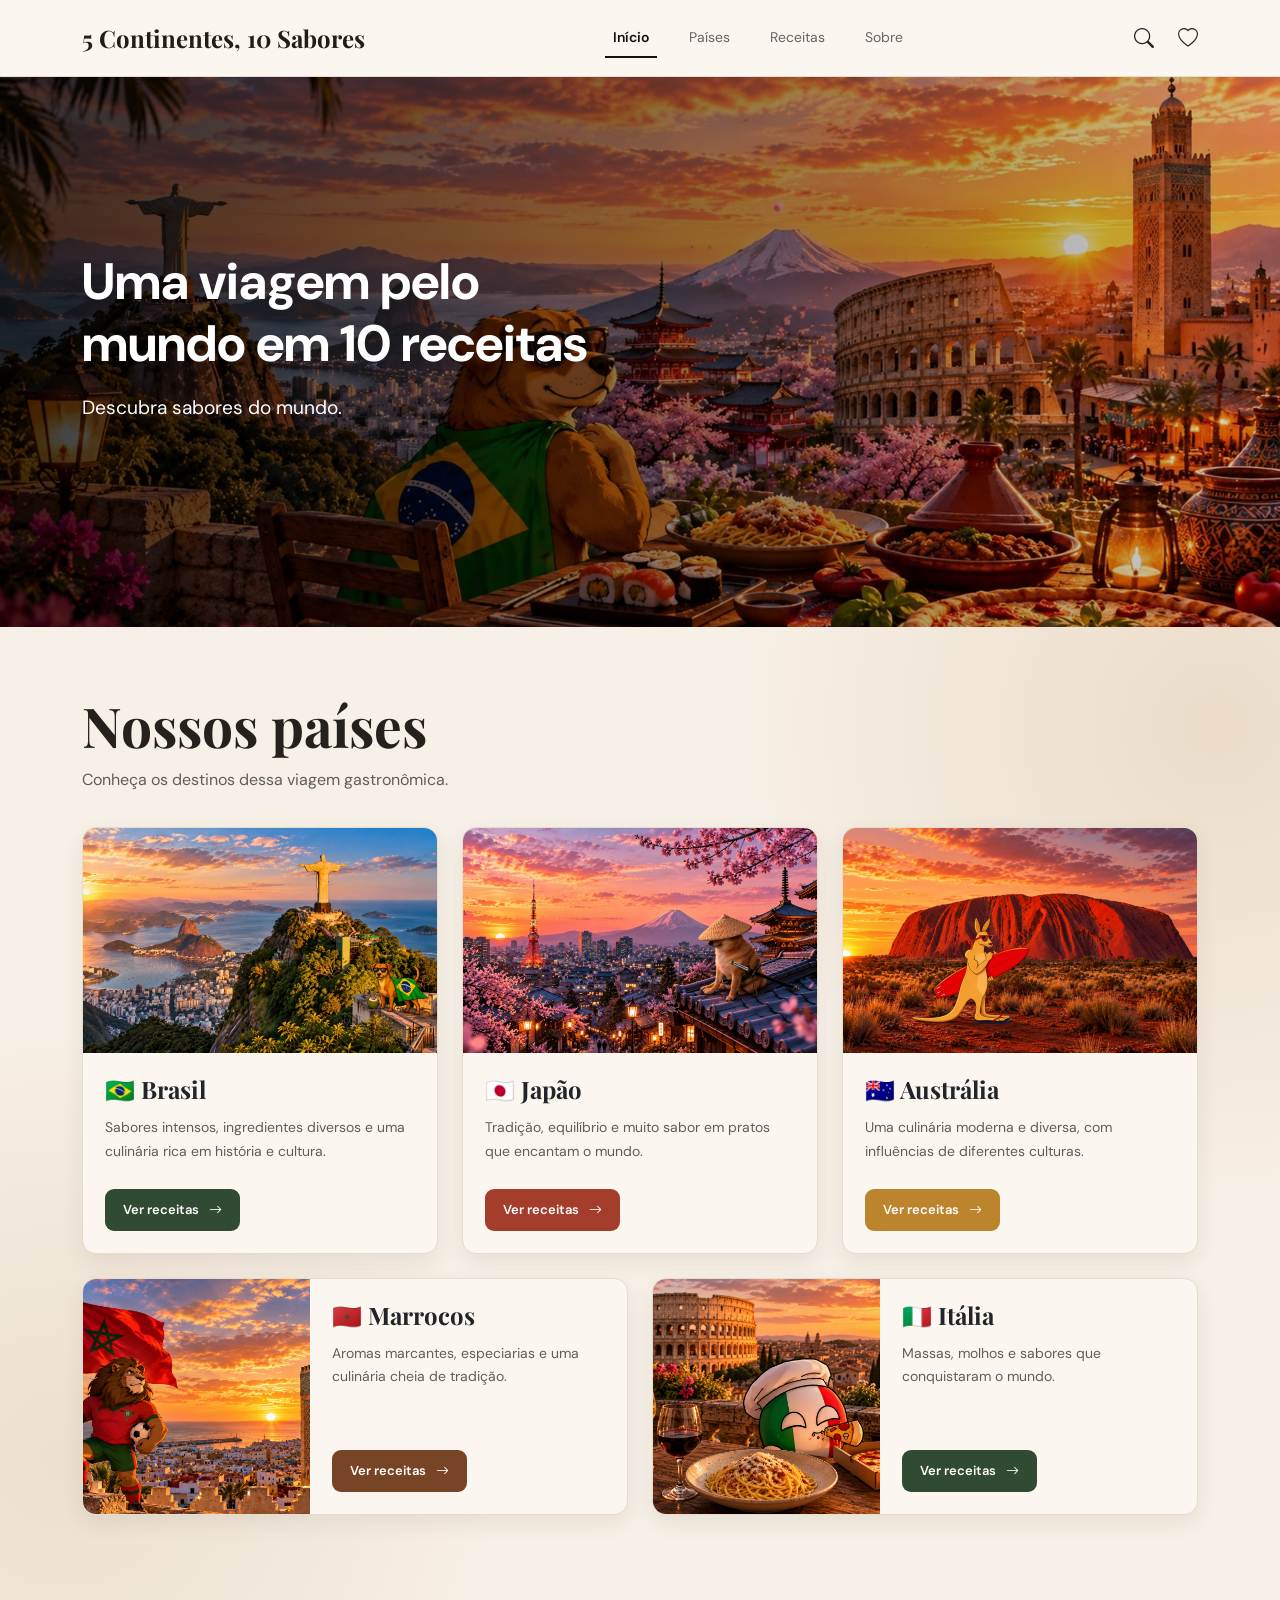
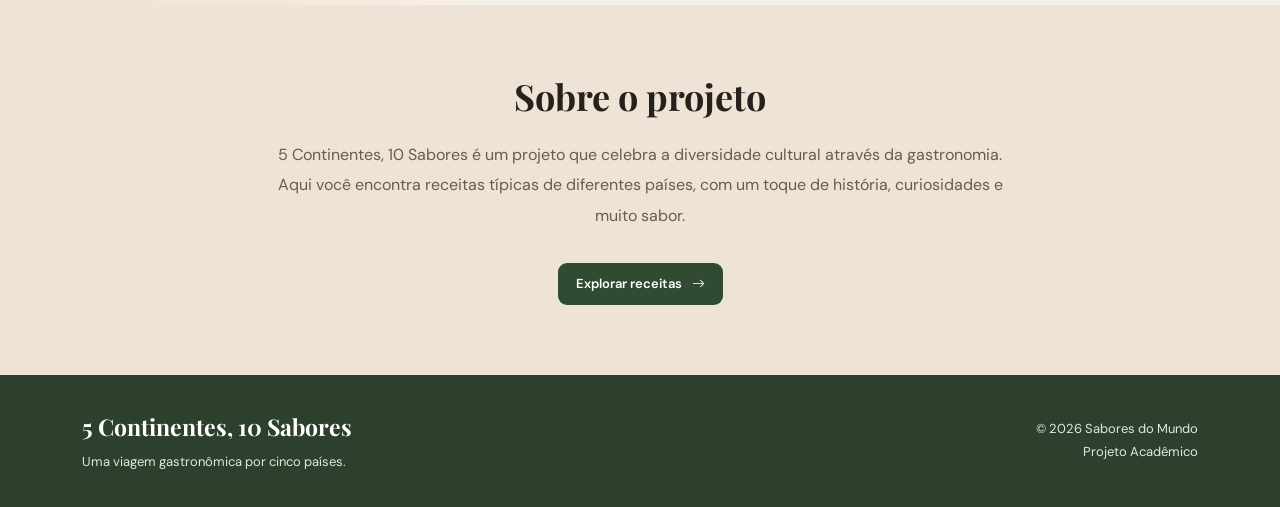
==== index.html @ d0ee4ba9 "Atualizacao do layout e navegacao do site" ====
<!DOCTYPE html>
<html lang="pt-BR">

<head>
    <meta charset="UTF-8">
    <meta name="viewport" content="width=device-width, initial-scale=1.0">

    <meta name="description" content="Conheça os sabores do Brasil, Japão, Austrália, Marrocos e Itália.">

    <title>5 Continentes, 10 Sabores</title>

    <!-- Bootstrap 5 -->
    <link href="https://cdn.jsdelivr.net/npm/bootstrap@5.3.3/dist/css/bootstrap.min.css" rel="stylesheet">

    <!-- Ícones Bootstrap -->
    <link href="https://cdn.jsdelivr.net/npm/bootstrap-icons@1.11.3/font/bootstrap-icons.css" rel="stylesheet">

    <!-- CSS da página inicial -->
    <link rel="stylesheet" href="home.css">
</head>

<body>

    <!-- ========================================
         MENU DE NAVEGAÇÃO
    ========================================= -->

    <header>
        <nav class="navbar navbar-expand-lg menu-principal">
            <div class="container">

                <!-- LOGO -->
                <a class="navbar-brand marca" href="index.html">
                    <span class="marca-titulo">5</span> Continentes, 10 Sabores
                </a>

                <!-- MENU MOBILE -->
                <button class="navbar-toggler" type="button" data-bs-toggle="collapse" data-bs-target="#menuPrincipal"
                    aria-controls="menuPrincipal" aria-expanded="false" aria-label="Abrir menu">

                    <span class="navbar-toggler-icon"></span>
                </button>

                <!-- LINKS -->
                <div class="collapse navbar-collapse" id="menuPrincipal">

                    <ul class="navbar-nav mx-auto gap-lg-4">

                        <li class="nav-item">
                            <a class="nav-link active" href="#inicio">
                                Início
                            </a>
                        </li>

                        <li class="nav-item">
                            <a class="nav-link" href="#paises">
                                Países
                            </a>
                        </li>

                        <li class="nav-item">
                            <a class="nav-link" href="receitas.html">
                                Receitas
                            </a>
                        </li>

                        <li class="nav-item">
                            <a class="nav-link" href="#sobre">
                                Sobre
                            </a>
                        </li>

                    </ul>

                    <!-- ÍCONES -->
                    <div class="icones-menu d-flex gap-4">

                        <a href="receitas.html" aria-label="Pesquisar receitas" title="Explorar receitas">

                            <i class="bi bi-search"></i>
                        </a>

                        <a href="receitas.html" aria-label="Ver receitas" title="Ver receitas">

                            <i class="bi bi-heart"></i>
                        </a>

                    </div>

                </div>

            </div>
        </nav>
    </header>


    <!-- ========================================
         CONTEÚDO PRINCIPAL
    ========================================= -->

    <main>

        
            <section id="inicio" class="banner-inicio">
                <div class="container">
                    <div class="conteudo-banner">
                        <h1>Uma viagem pelo mundo em 10 receitas</h1>
                        <p>Descubra sabores do mundo.</p>
                    </div>
                </div>
            </section>

    

        <!-- SEÇÃO DOS PAÍSES -->
        <section id="paises" class="secao-paises">

            <div class="container">

                <!-- TÍTULO -->
                <div class="titulo-secao">

                    <h1>Nossos países</h1>

                    <p>
                        Conheça os destinos dessa viagem gastronômica.
                    </p>

                </div>


                <!-- ========================================
                     PRIMEIRA LINHA
                     BRASIL / JAPÃO / AUSTRÁLIA
                ========================================= -->

                <div class="row g-4 mb-4">

                    <!-- BRASIL -->
                    <div class="col-12 col-md-6 col-lg-4">

                        <article class="card pais-card h-100">

                            <img src="img/paises/BrasilHome.jpg" class="card-img-top"
                                alt="Paisagem do Brasil com mascote brasileiro" loading="lazy">

                            <div class="card-body">

                                <h2 class="pais-nome">
                                    🇧🇷 Brasil
                                </h2>

                                <p class="pais-descricao">
                                    Sabores intensos, ingredientes diversos
                                    e uma culinária rica em história e cultura.
                                </p>

                                <a href="receitas.html#brasil" class="btn btn-pais btn-brasil">

                                    Ver receitas
                                    <i class="bi bi-arrow-right"></i>

                                </a>

                            </div>

                        </article>

                    </div>


                    <!-- JAPÃO -->
                    <div class="col-12 col-md-6 col-lg-4">

                        <article class="card pais-card h-100">

                            <img src="img/paises/JapãoHome.jpg" class="card-img-top"
                                alt="Paisagem do Japão com mascote japonês" loading="lazy">

                            <div class="card-body">

                                <h2 class="pais-nome">
                                    🇯🇵 Japão
                                </h2>

                                <p class="pais-descricao">
                                    Tradição, equilíbrio e muito sabor
                                    em pratos que encantam o mundo.
                                </p>

                                <a href="receitas.html" class="btn btn-pais btn-japao">

                                    Ver receitas
                                    <i class="bi bi-arrow-right"></i>

                                </a>

                            </div>

                        </article>

                    </div>


                    <!-- AUSTRÁLIA -->
                    <div class="col-12 col-md-6 col-lg-4">

                        <article class="card pais-card h-100">

                            <img src="img/paises/AustraliaHome.jpg" class="card-img-top"
                                alt="Paisagem australiana com mascote canguru" loading="lazy">

                            <div class="card-body">

                                <h2 class="pais-nome">
                                    🇦🇺 Austrália
                                </h2>

                                <p class="pais-descricao">
                                    Uma culinária moderna e diversa,
                                    com influências de diferentes culturas.
                                </p>

                                <a href="receitas.html" class="btn btn-pais btn-australia">

                                    Ver receitas
                                    <i class="bi bi-arrow-right"></i>

                                </a>

                            </div>

                        </article>

                    </div>

                </div>


                <!-- ========================================
                     SEGUNDA LINHA
                     MARROCOS / ITÁLIA
                ========================================= -->

                <div class="row g-4">

                    <!-- MARROCOS -->
                    <div class="col-12 col-lg-6">

                        <article class="card pais-card pais-horizontal h-100">

                            <div class="row g-0 h-100">

                                <div class="col-sm-5">

                                    <img src="img/paises/MarrocosHome.jpg" class="foto-horizontal"
                                        alt="Paisagem do Marrocos com mascote leão" loading="lazy">

                                </div>

                                <div class="col-sm-7">

                                    <div class="card-body">

                                        <h2 class="pais-nome">
                                            🇲🇦 Marrocos
                                        </h2>

                                        <p class="pais-descricao">
                                            Aromas marcantes, especiarias
                                            e uma culinária cheia de tradição.
                                        </p>

                                        <a href="receitas.html" class="btn btn-pais btn-marrocos">

                                            Ver receitas
                                            <i class="bi bi-arrow-right"></i>

                                        </a>

                                    </div>

                                </div>

                            </div>

                        </article>

                    </div>


                    <!-- ITÁLIA -->
                    <div class="col-12 col-lg-6">

                        <article class="card pais-card pais-horizontal h-100">

                            <div class="row g-0 h-100">

                                <div class="col-sm-5">

                                    <img src="img/paises/ItaliaHome.jpg" class="foto-horizontal"
                                        alt="Paisagem da Itália com mascote italiano" loading="lazy">

                                </div>

                                <div class="col-sm-7">

                                    <div class="card-body">

                                        <h2 class="pais-nome">
                                            🇮🇹 Itália
                                        </h2>

                                        <p class="pais-descricao">
                                            Massas, molhos e sabores
                                            que conquistaram o mundo.
                                        </p>

                                        <a href="receitas.html" class="btn btn-pais btn-italia">

                                            Ver receitas
                                            <i class="bi bi-arrow-right"></i>

                                        </a>

                                    </div>

                                </div>

                            </div>

                        </article>

                    </div>

                </div>

            </div>

        </section>


        <!-- ========================================
             SOBRE O PROJETO
        ========================================= -->

        <section id="sobre" class="secao-sobre">

            <div class="container">

                <div class="row justify-content-center">

                    <div class="col-lg-8 text-center">

                        <h2>Sobre o projeto</h2>

                        <p>
                            5 Continentes, 10 Sabores é um projeto que celebra
                            a diversidade cultural através da gastronomia.
                            Aqui você encontra receitas típicas de
                            diferentes países, com um toque de história,
                            curiosidades e muito sabor.
                        </p>

                        <a href="receitas.html" class="btn btn-pais btn-brasil mt-3">

                            Explorar receitas
                            <i class="bi bi-arrow-right"></i>

                        </a>

                    </div>

                </div>

            </div>

        </section>

    </main>


    <!-- ========================================
         RODAPÉ
    ========================================= -->

    <footer class="rodape">

        <div class="container">

            <div class="row align-items-center gy-3">

                <div class="col-md-6 text-center text-md-start">

                    <span class="marca-rodape">
                        5 Continentes, 10 Sabores
                    </span>

                    <p class="mb-0 mt-2">
                        Uma viagem gastronômica por cinco países.
                    </p>

                </div>

                <div class="col-md-6 text-center text-md-end">

                    <p class="mb-0">
                        © 2026 Sabores do Mundo
                    </p>

                    <small>Projeto Acadêmico</small>

                </div>

            </div>

        </div>

    </footer>


    <!-- JavaScript Bootstrap -->
    <script src="https://cdn.jsdelivr.net/npm/bootstrap@5.3.3/dist/js/bootstrap.bundle.min.js">
    </script>

    <script src="script.js"></script>

</body>

</html>
---- home.css ----
@import url('https://fonts.googleapis.com/css2?family=DM+Sans:wght@400;500;600;700&family=Playfair+Display:wght@400;500;600;700&display=swap');

:root {
    --fundo: #f7f0e6;
    --cartao: #fbf7f0;
    --texto: #25221e;
    --texto-secundario: #655d53;
    --verde: #304b32;
    --vermelho: #a53d2c;
    --dourado: #bc852d;
    --marrom: #784426;
}

* {
    box-sizing: border-box;
}

html {
    scroll-behavior: smooth;
}

body {
    margin: 0;
    background-color: var(--fundo);
    color: var(--texto);
    font-family: 'DM Sans', sans-serif;
}

/* MENU */

.menu-principal {
    background-color: #fbf7f0;
    border-bottom: 1px solid #e6dcd0;
    padding: 15px 0;
}

.marca {
    font-family: 'Playfair Display', serif;
    font-size: 24px;
    font-weight: 700;
    color: #211d19;
}

.marca:hover {
    color: var(--verde);
}

.nav-link {
    font-size: 14px;
    color: #302b25;
}

.nav-link:hover {
    color: var(--verde);
}

.nav-link.active {
    font-weight: 700;
    border-bottom: 2px solid var(--verde);
}

.icones-menu a {
    color: #28231e;
    font-size: 20px;
    text-decoration: none;
}

.icones-menu a:hover {
    color: var(--verde);
}

/* SEÇÃO DOS PAÍSES */

.secao-paises {
    padding: 65px 0 90px;

    background:
        radial-gradient(
            circle at 95% 10%,
            rgba(220, 196, 166, 0.45),
            transparent 32%
        ),
        radial-gradient(
            circle at 5% 85%,
            rgba(224, 207, 183, 0.5),
            transparent 30%
        ),
        var(--fundo);
}

.titulo-secao {
    margin-bottom: 35px;
}

.titulo-secao h1 {
    font-family: 'Playfair Display', serif;
    font-size: clamp(36px, 5vw, 55px);
    font-weight: 700;
    margin-bottom: 10px;
}

.titulo-secao p {
    font-size: 16px;
    color: var(--texto-secundario);
}

/* CARDS */

.pais-card {
    background-color: var(--cartao);
    border: 1px solid #e5dcd0;
    border-radius: 14px;
    overflow: hidden;

    box-shadow: 0 8px 22px rgba(50, 38, 23, 0.08);

    transition:
        transform 0.3s ease,
        box-shadow 0.3s ease;
}

.pais-card:hover {
    transform: translateY(-6px);
    box-shadow: 0 14px 30px rgba(50, 38, 23, 0.16);
}

/* IMAGENS */

.pais-card .card-img-top {
    width: 100%;
    height: 225px;
    object-fit: cover;
    object-position: center;
}

/* CONTEÚDO */

.pais-card .card-body {
    padding: 22px;

    display: flex;
    flex-direction: column;
    align-items: flex-start;
}

.pais-nome {
    font-family: 'Playfair Display', serif;
    font-size: 24px;
    font-weight: 700;
    margin-bottom: 12px;
}

.pais-descricao {
    font-size: 14px;
    line-height: 1.7;
    color: var(--texto-secundario);
    flex-grow: 1;
}

/* BOTÕES */

.btn-pais {
    color: #fff;
    border: none;
    border-radius: 9px;
    padding: 11px 18px;
    font-size: 13px;
    font-weight: 600;
    margin-top: 10px;

    transition:
        transform 0.2s ease,
        filter 0.2s ease;
}

.btn-pais:hover {
    color: #fff;
    filter: brightness(1.12);
    transform: translateY(-2px);
}

.btn-pais i {
    margin-left: 7px;
}

.btn-brasil,
.btn-italia {
    background-color: var(--verde);
}

.btn-japao {
    background-color: var(--vermelho);
}

.btn-australia {
    background-color: var(--dourado);
}

.btn-marrocos {
    background-color: var(--marrom);
}

/* CARDS HORIZONTAIS */

.pais-horizontal .foto-horizontal {
    display: block;
    width: 100%;
    height: 100%;
    min-height: 235px;
    object-fit: cover;
    object-position: center;
}

.pais-horizontal .card-body {
    height: 100%;
    justify-content: center;
}

/* SOBRE */

.secao-sobre {
    padding: 70px 0;
    background-color: #eee3d4;
}

.secao-sobre h2 {
    font-family: 'Playfair Display', serif;
    font-size: 36px;
    font-weight: 700;
    margin-bottom: 22px;
}

.secao-sobre p {
    font-size: 16px;
    line-height: 1.9;
    color: var(--texto-secundario);
}

/* RODAPÉ */

.rodape {
    background-color: #2d402e;
    color: #fff;
    padding: 35px 0;
}

.marca-rodape {
    font-family: 'Playfair Display', serif;
    font-size: 23px;
    font-weight: 700;
}

.rodape p,
.rodape small {
    color: #e1e8de;
    font-size: 13px;
}

/* TABLET */

@media (max-width: 991px) {
    .secao-paises {
        padding: 45px 0 65px;
    }

    .icones-menu {
        padding: 15px 0;
    }
}

/* CELULAR */

@media (max-width: 575px) {
    .marca {
        font-size: 21px;
    }

    .titulo-secao h1 {
        font-size: 37px;
    }

    .titulo-secao p {
        font-size: 14px;
    }

    .pais-card .card-img-top {
        height: 215px;
    }

    .pais-horizontal .foto-horizontal {
        height: 220px;
        min-height: 0;
    }

    .pais-card .card-body {
        padding: 20px;
    }

    .secao-sobre {
        padding: 50px 0;
    }
}

/* Alinhamento do número 5 */
.numero-titulo {
    display: inline-block;
    position: relative;
    top: -5px;
}

.banner-inicio {
    min-height: 550px;
    background-image:
        linear-gradient(
            90deg,
            rgba(0, 0, 0, 0.75),
            rgba(0, 0, 0, 0.15)
        ),
        url("img/banner/BannerSite.jpeg");

    background-size: cover;
    background-position: center;
    display: flex;
    align-items: center;
    color: white;
}

.conteudo-banner {
    max-width: 550px;
    padding: 70px 0;
}

.conteudo-banner h1 {
    font-size: clamp(2rem, 4vw, 3.5rem);
    font-weight: bold;
    margin-bottom: 20px;
}

.conteudo-banner p {
    font-size: 1.2rem;
    margin-bottom: 30px;
}

@media (max-width: 768px) {
    .banner-inicio {
        min-height: 450px;
        background-position: 45% center;
    }

    .conteudo-banner {
        padding: 50px 15px;
    }
}

/* Destaque da opção ativa no menu */

.menu-principal .nav-link {
    color: #666;
    border-bottom: 2px solid transparent;
}

.menu-principal .nav-link.active {
    color: #111;
    font-weight: 600;
    border-bottom: 2px solid #111;
}
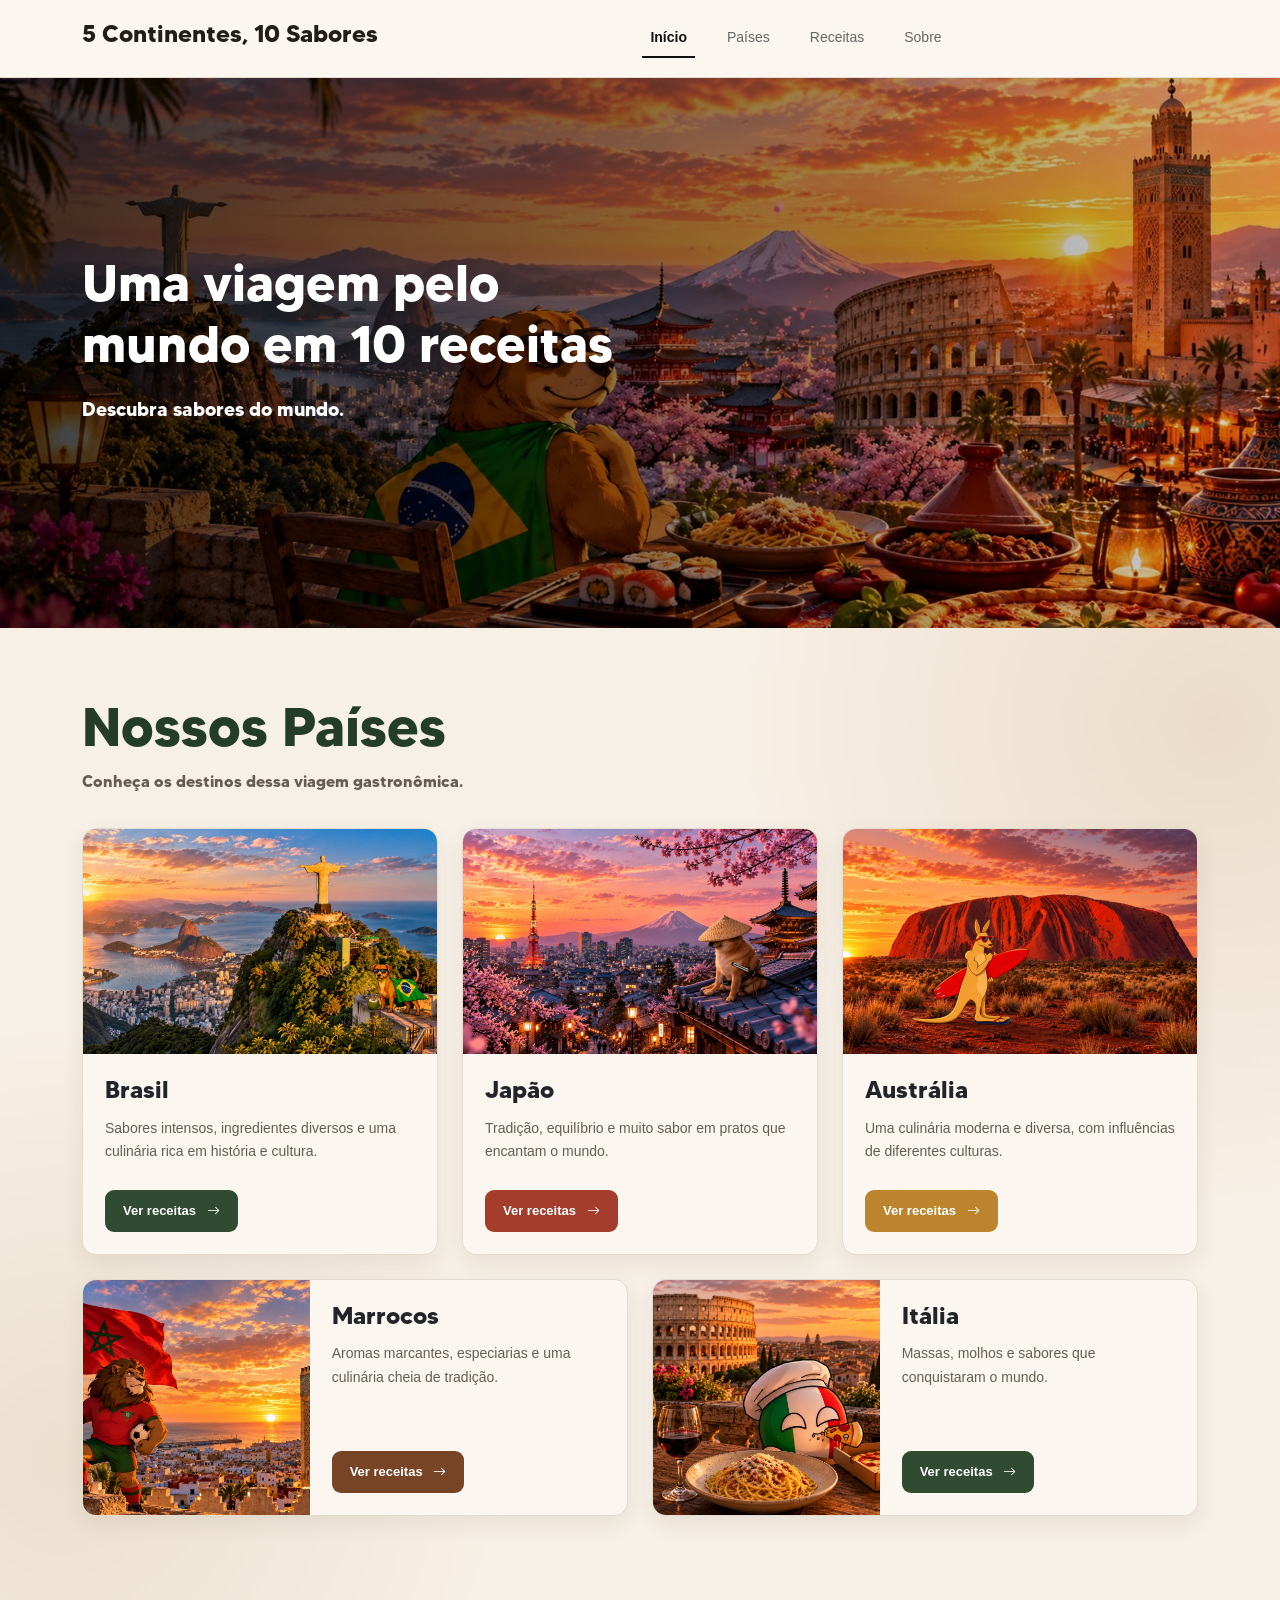
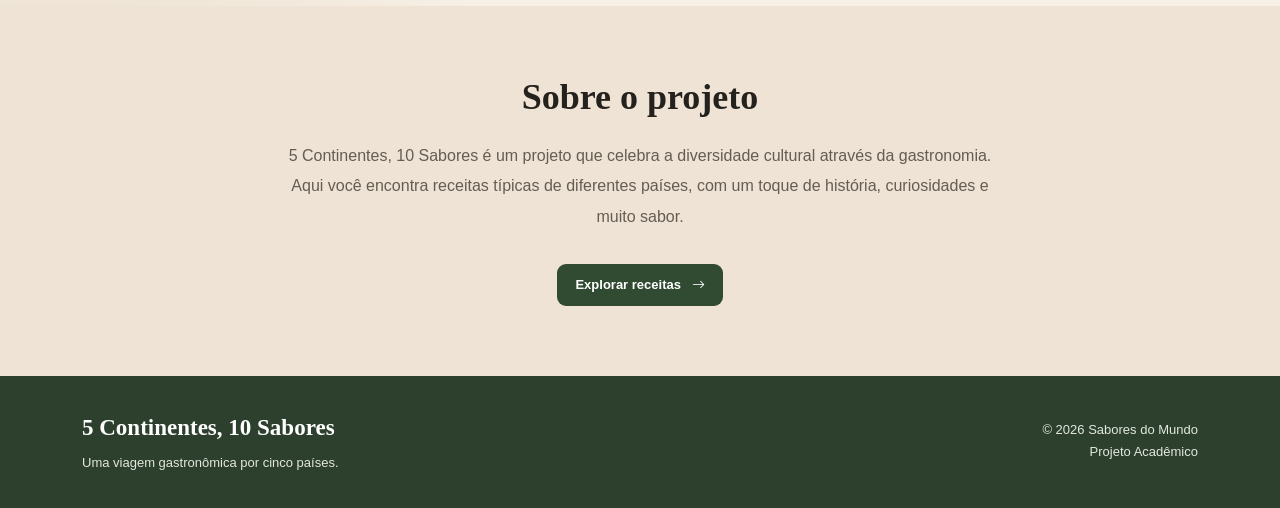
==== commit 8225b3ad: "Nova versão 0.2" ====
--- a/index.html
+++ b/index.html
@@ -21,9 +21,7 @@
 
 <body>
 
-    <!-- ========================================
-         MENU DE NAVEGAÇÃO
-    ========================================= -->
+    <!-- MENU DE NAVEGAÇÃO-->
 
     <header>
         <nav class="navbar navbar-expand-lg menu-principal">
@@ -31,7 +29,7 @@
 
                 <!-- LOGO -->
                 <a class="navbar-brand marca" href="index.html">
-                    <span class="marca-titulo">5</span> Continentes, 10 Sabores
+                    <h4 class="marca-titulo" style="font-family: 'Tommy';">5 Continentes, 10 Sabores</h4>
                 </a>
 
                 <!-- MENU MOBILE -->
@@ -45,72 +43,47 @@
                 <div class="collapse navbar-collapse" id="menuPrincipal">
 
                     <ul class="navbar-nav mx-auto gap-lg-4">
-
                         <li class="nav-item">
                             <a class="nav-link active" href="#inicio">
                                 Início
                             </a>
                         </li>
-
                         <li class="nav-item">
                             <a class="nav-link" href="#paises">
                                 Países
                             </a>
                         </li>
-
                         <li class="nav-item">
                             <a class="nav-link" href="receitas.html">
                                 Receitas
                             </a>
                         </li>
-
                         <li class="nav-item">
                             <a class="nav-link" href="#sobre">
                                 Sobre
                             </a>
                         </li>
-
                     </ul>
-
-                    <!-- ÍCONES -->
-                    <div class="icones-menu d-flex gap-4">
-
-                        <a href="receitas.html" aria-label="Pesquisar receitas" title="Explorar receitas">
-
-                            <i class="bi bi-search"></i>
-                        </a>
-
-                        <a href="receitas.html" aria-label="Ver receitas" title="Ver receitas">
-
-                            <i class="bi bi-heart"></i>
-                        </a>
-
-                    </div>
-
-                </div>
-
+                </div>
             </div>
         </nav>
     </header>
 
-
-    <!-- ========================================
-         CONTEÚDO PRINCIPAL
-    ========================================= -->
+         <!--CONTEÚDO PRINCIPAL-->
 
     <main>
 
-        
-            <section id="inicio" class="banner-inicio">
-                <div class="container">
-                    <div class="conteudo-banner">
-                        <h1>Uma viagem pelo mundo em 10 receitas</h1>
-                        <p>Descubra sabores do mundo.</p>
-                    </div>
-                </div>
-            </section>
-
-    
+
+        <section id="inicio" class="banner-inicio">
+            <div class="container">
+                <div class="conteudo-banner">
+                    <h1>Uma viagem pelo mundo em 10 receitas</h1>
+                    <p>Descubra sabores do mundo.</p>
+                </div>
+            </div>
+        </section>
+
+
 
         <!-- SEÇÃO DOS PAÍSES -->
         <section id="paises" class="secao-paises">
@@ -120,19 +93,18 @@
                 <!-- TÍTULO -->
                 <div class="titulo-secao">
 
-                    <h1>Nossos países</h1>
-
-                    <p>
+                    <h1 style="font-family: 'Tommy';">
+                        Nossos Países
+                    </h1>
+                    
+                    <p style="font-family: 'Tommy';">
                         Conheça os destinos dessa viagem gastronômica.
                     </p>
 
                 </div>
 
 
-                <!-- ========================================
-                     PRIMEIRA LINHA
-                     BRASIL / JAPÃO / AUSTRÁLIA
-                ========================================= -->
+                <!-- PRIMEIRA LINHA BRASIL / JAPÃO / AUSTRÁLIA -->
 
                 <div class="row g-4 mb-4">
 
@@ -146,8 +118,8 @@
 
                             <div class="card-body">
 
-                                <h2 class="pais-nome">
-                                    🇧🇷 Brasil
+                                <h2 class="pais-nome" style="font-family: 'Tommy';">
+                                    Brasil
                                 </h2>
 
                                 <p class="pais-descricao">
@@ -179,8 +151,8 @@
 
                             <div class="card-body">
 
-                                <h2 class="pais-nome">
-                                    🇯🇵 Japão
+                                <h2 class="pais-nome" style="font-family: 'Tommy';">
+                                    Japão
                                 </h2>
 
                                 <p class="pais-descricao">
@@ -212,8 +184,8 @@
 
                             <div class="card-body">
 
-                                <h2 class="pais-nome">
-                                    🇦🇺 Austrália
+                                <h2 class="pais-nome" style="font-family: 'Tommy';">
+                                    Austrália
                                 </h2>
 
                                 <p class="pais-descricao">
@@ -237,10 +209,7 @@
                 </div>
 
 
-                <!-- ========================================
-                     SEGUNDA LINHA
-                     MARROCOS / ITÁLIA
-                ========================================= -->
+             <!--SEGUNDA LINHA MARROCOS / ITÁLIA -->
 
                 <div class="row g-4">
 
@@ -262,8 +231,8 @@
 
                                     <div class="card-body">
 
-                                        <h2 class="pais-nome">
-                                            🇲🇦 Marrocos
+                                        <h2 class="pais-nome" style="font-family: 'Tommy';">
+                                            Marrocos
                                         </h2>
 
                                         <p class="pais-descricao">
@@ -307,8 +276,8 @@
 
                                     <div class="card-body">
 
-                                        <h2 class="pais-nome">
-                                            🇮🇹 Itália
+                                        <h2 class="pais-nome" style="font-family: 'Tommy';">
+                                            Itália
                                         </h2>
 
                                         <p class="pais-descricao">
@@ -340,10 +309,8 @@
         </section>
 
 
-        <!-- ========================================
-             SOBRE O PROJETO
-        ========================================= -->
-
+        <!-- SOBRE O PROJETO -->
+        
         <section id="sobre" class="secao-sobre">
 
             <div class="container">
@@ -380,7 +347,7 @@
     </main>
 
 
-    <!-- ========================================
+    <!-- 
          RODAPÉ
     ========================================= -->
 
--- a/home.css
+++ b/home.css
@@ -1,4 +1,9 @@
-@import url('https://fonts.googleapis.com/css2?family=DM+Sans:wght@400;500;600;700&family=Playfair+Display:wght@400;500;600;700&display=swap');
+@font-face {
+    font-family: 'Tommy';
+    src: url('./MADE TOMMY Bold_PERSONAL USE.otf') format('opentype');
+    font-weight: 700;
+    font-style: normal;
+}
 
 :root {
     --fundo: #f7f0e6;
@@ -90,6 +95,7 @@
 
 .titulo-secao {
     margin-bottom: 35px;
+    color: #243D2A;
 }
 
 .titulo-secao h1 {
@@ -102,6 +108,7 @@
 .titulo-secao p {
     font-size: 16px;
     color: var(--texto-secundario);
+    
 }
 
 /* CARDS */
@@ -160,7 +167,7 @@
 /* BOTÕES */
 
 .btn-pais {
-    color: #fff;
+    color: #ffffff;
     border: none;
     border-radius: 9px;
     padding: 11px 18px;
@@ -174,7 +181,7 @@
 }
 
 .btn-pais:hover {
-    color: #fff;
+    color: #919191;
     filter: brightness(1.12);
     transform: translateY(-2px);
 }
@@ -328,6 +335,7 @@
 .conteudo-banner {
     max-width: 550px;
     padding: 70px 0;
+    font-family: 'Tommy';
 }
 
 .conteudo-banner h1 {
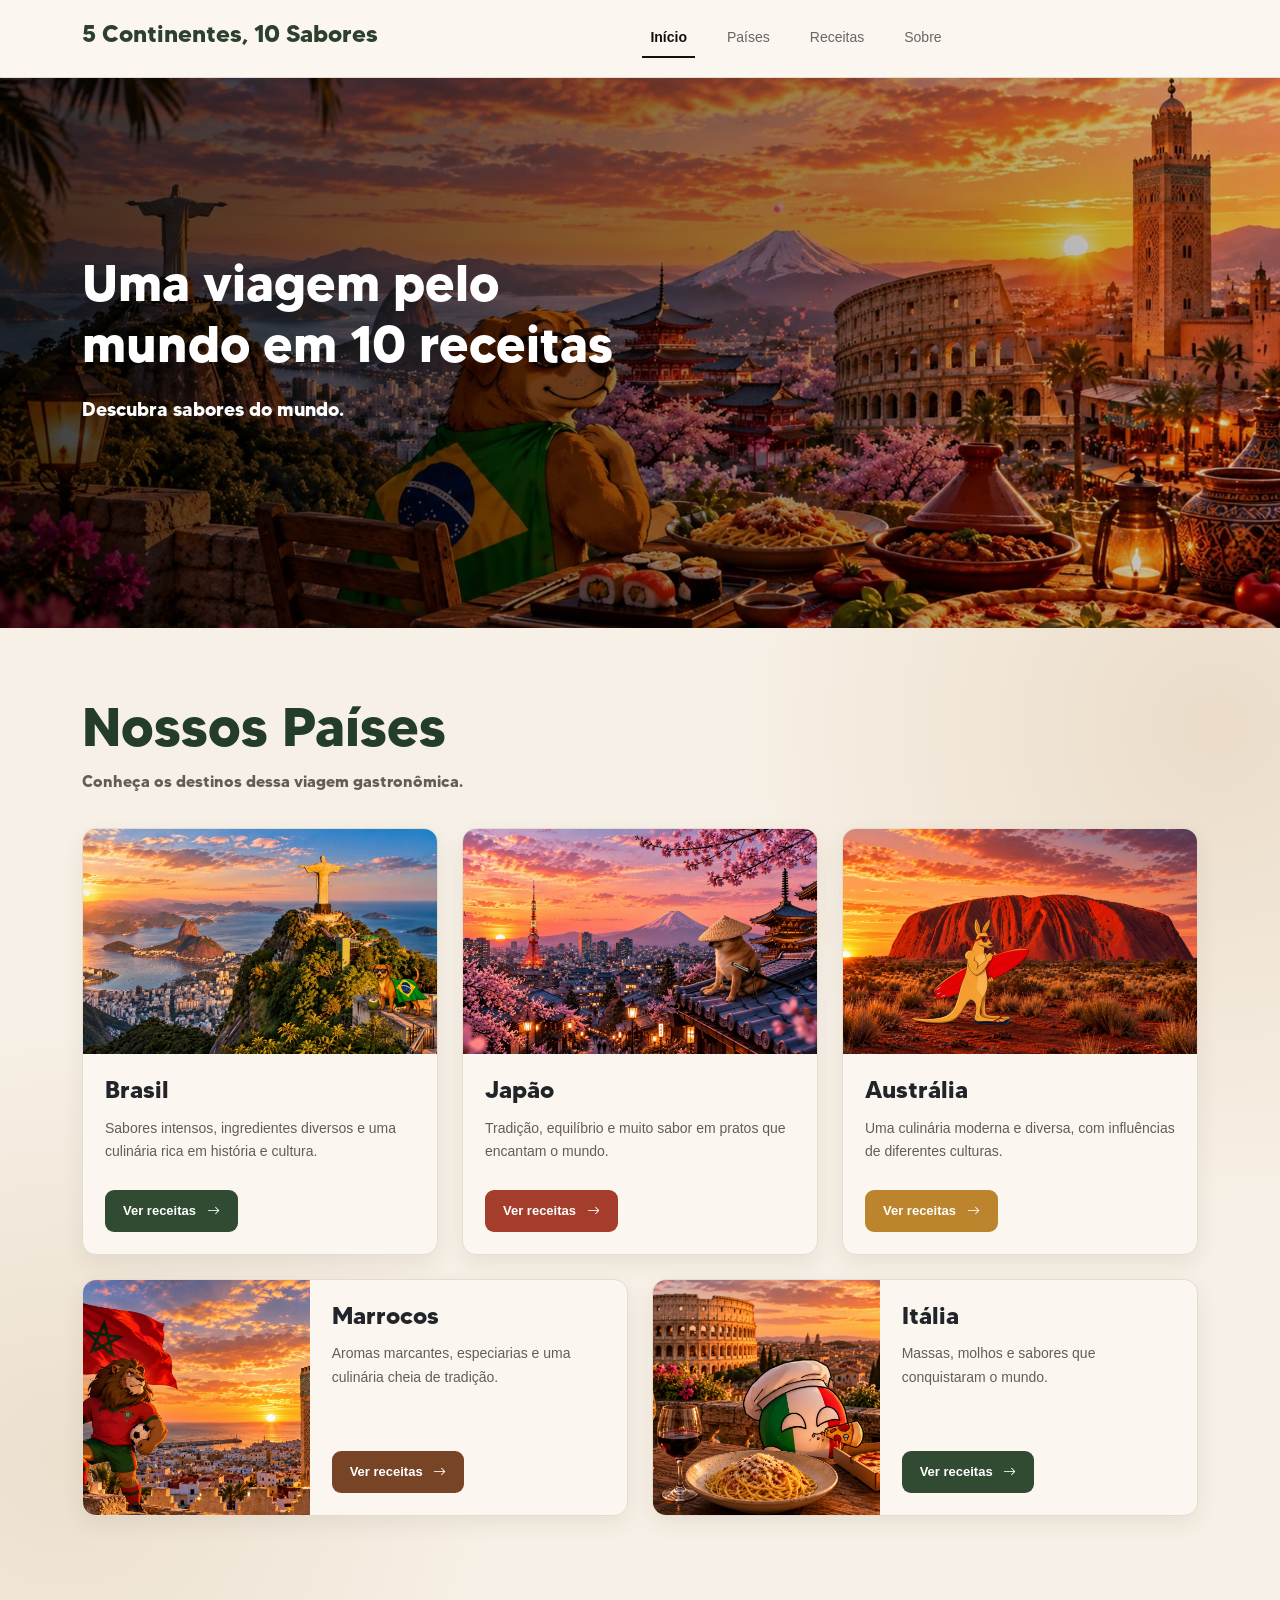
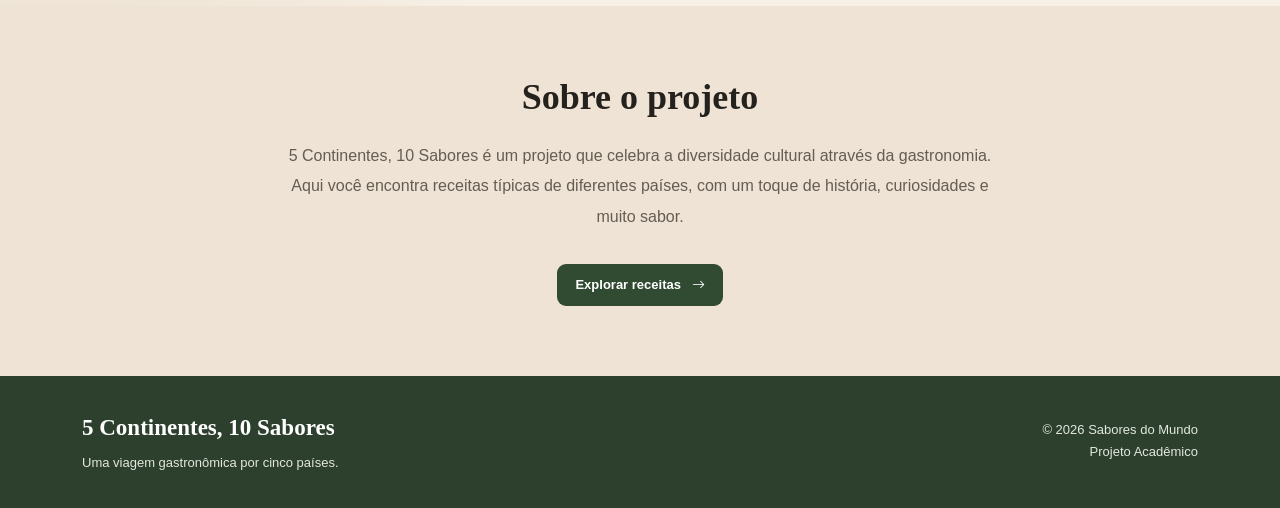
==== commit dac4d649: "Atualizando projeto" ====
--- a/index.html
+++ b/index.html
@@ -160,7 +160,7 @@
                                     em pratos que encantam o mundo.
                                 </p>
 
-                                <a href="receitas.html" class="btn btn-pais btn-japao">
+                                <a href="index2.html" class="btn btn-pais btn-japao">
 
                                     Ver receitas
                                     <i class="bi bi-arrow-right"></i>
@@ -193,7 +193,7 @@
                                     com influências de diferentes culturas.
                                 </p>
 
-                                <a href="receitas.html" class="btn btn-pais btn-australia">
+                                <a href="index3.html" class="btn btn-pais btn-australia">
 
                                     Ver receitas
                                     <i class="bi bi-arrow-right"></i>
@@ -285,7 +285,7 @@
                                             que conquistaram o mundo.
                                         </p>
 
-                                        <a href="receitas.html" class="btn btn-pais btn-italia">
+                                        <a href="index4.html" class="btn btn-pais btn-italia">
 
                                             Ver receitas
                                             <i class="bi bi-arrow-right"></i>
--- a/home.css
+++ b/home.css
@@ -43,11 +43,11 @@
     font-family: 'Playfair Display', serif;
     font-size: 24px;
     font-weight: 700;
-    color: #211d19;
+    color: #2d402e;
 }
 
 .marca:hover {
-    color: var(--verde);
+    color: var(--dourado);
 }
 
 .nav-link {
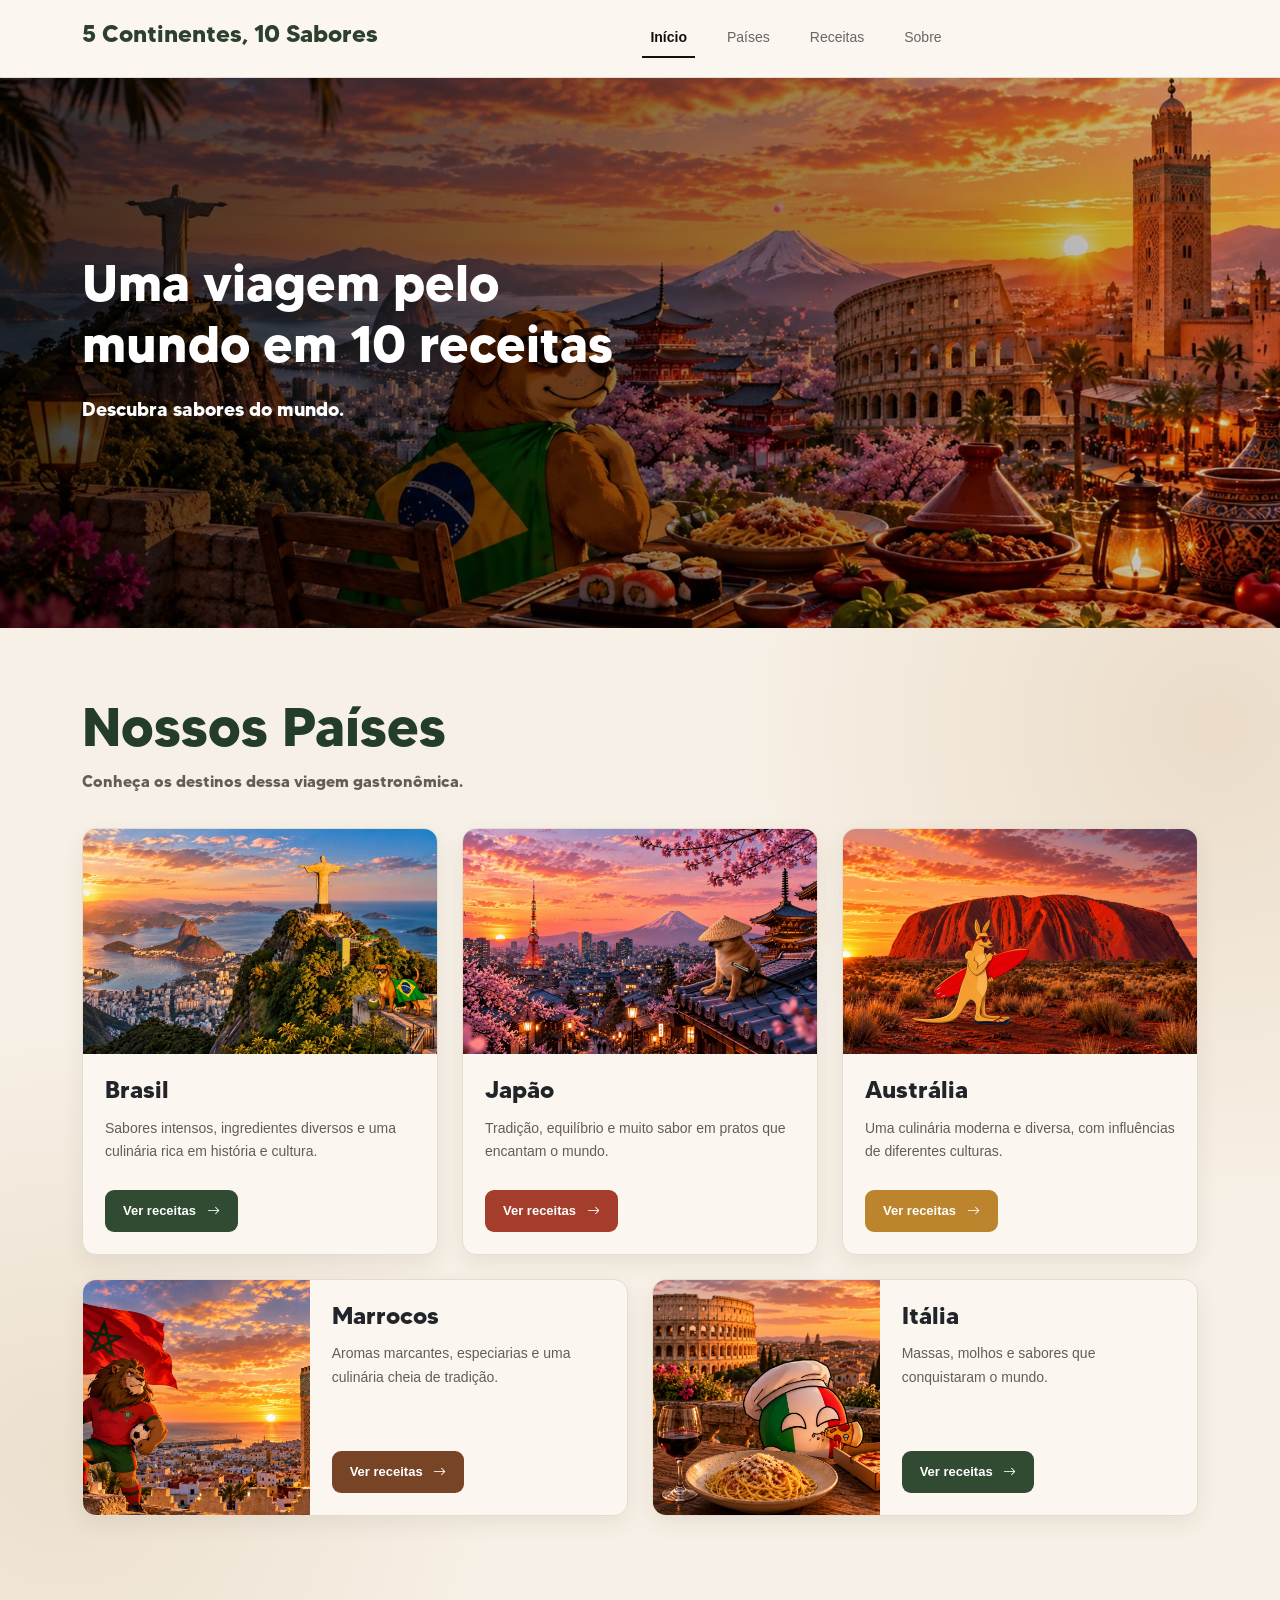
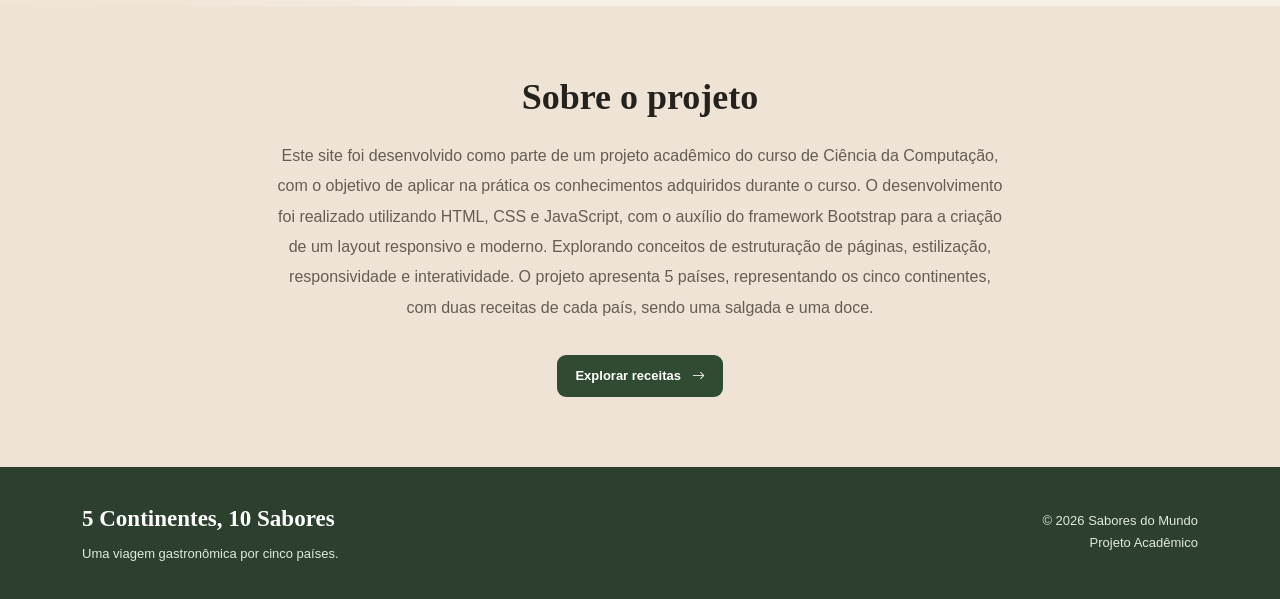
==== commit a69efaa1: "Atualização das paginas Brasil, Japao e Australia" ====
--- a/index.html
+++ b/index.html
@@ -54,7 +54,7 @@
                             </a>
                         </li>
                         <li class="nav-item">
-                            <a class="nav-link" href="receitas.html">
+                            <a class="nav-link" href="index5.html">
                                 Receitas
                             </a>
                         </li>
@@ -127,7 +127,7 @@
                                     e uma culinária rica em história e cultura.
                                 </p>
 
-                                <a href="receitas.html#brasil" class="btn btn-pais btn-brasil">
+                                <a href="index5.html#brasil" class="btn btn-pais btn-brasil">
 
                                     Ver receitas
                                     <i class="bi bi-arrow-right"></i>
@@ -240,7 +240,7 @@
                                             e uma culinária cheia de tradição.
                                         </p>
 
-                                        <a href="receitas.html" class="btn btn-pais btn-marrocos">
+                                        <a href="index5.html" class="btn btn-pais btn-marrocos">
 
                                             Ver receitas
                                             <i class="bi bi-arrow-right"></i>
@@ -322,11 +322,10 @@
                         <h2>Sobre o projeto</h2>
 
                         <p>
-                            5 Continentes, 10 Sabores é um projeto que celebra
-                            a diversidade cultural através da gastronomia.
-                            Aqui você encontra receitas típicas de
-                            diferentes países, com um toque de história,
-                            curiosidades e muito sabor.
+                            Este site foi desenvolvido como parte de um projeto acadêmico do curso de Ciência da Computação, com o objetivo de aplicar na prática os conhecimentos adquiridos durante o curso. 
+                            O desenvolvimento foi realizado utilizando HTML, CSS e JavaScript, com o auxílio do framework Bootstrap para a criação de um layout responsivo e moderno. Explorando conceitos de estruturação de páginas, estilização, responsividade e interatividade.
+                            O projeto apresenta 5 países, representando os cinco continentes, com duas receitas de cada país, sendo uma salgada e uma doce.
+
                         </p>
 
                         <a href="receitas.html" class="btn btn-pais btn-brasil mt-3">
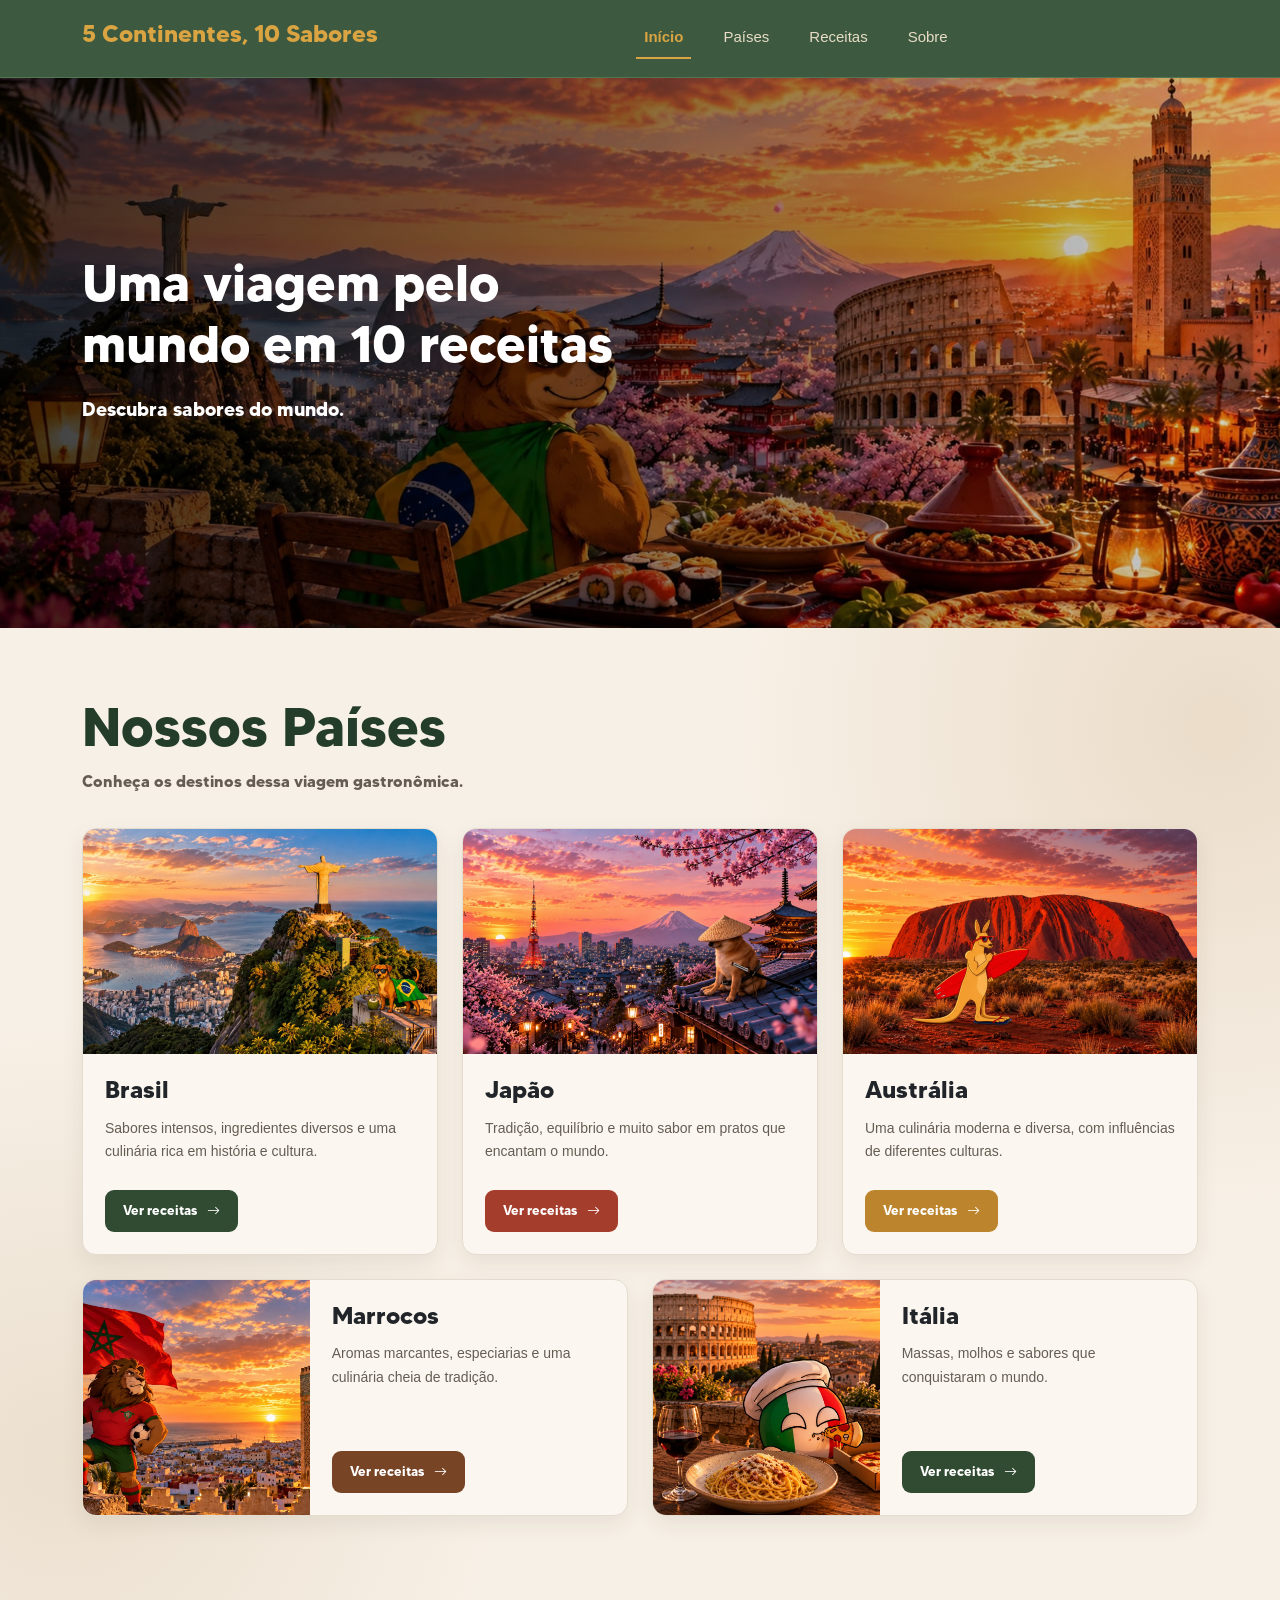
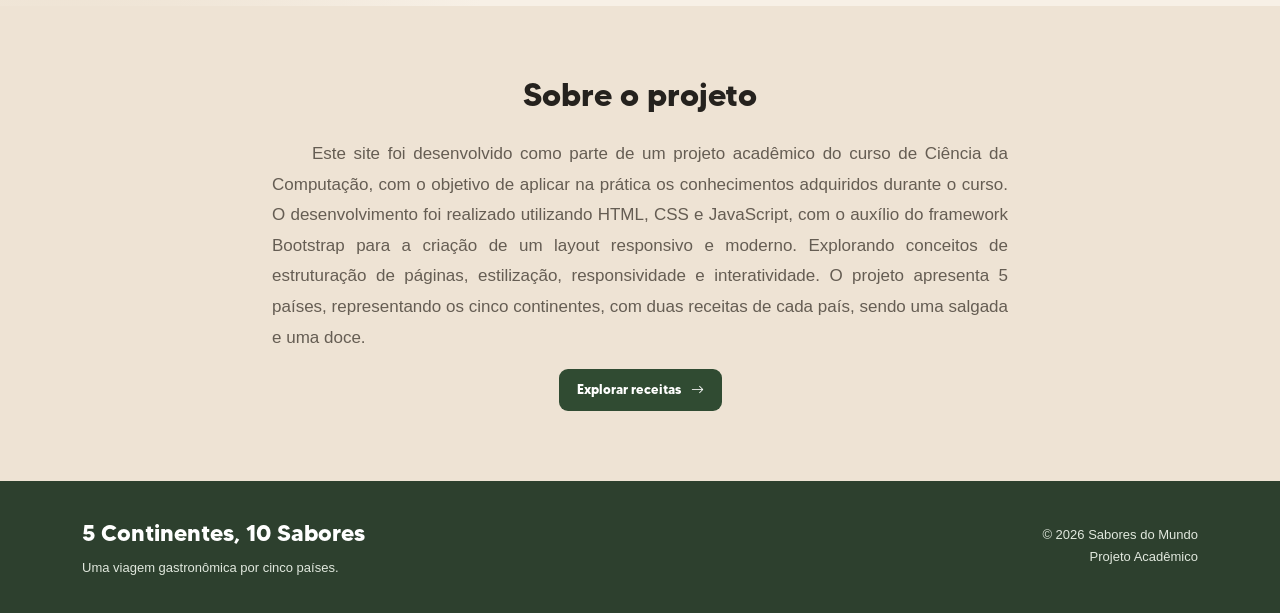
==== commit a07f2be1: "Atualização dos arquivos do projeto" ====
--- a/index.html
+++ b/index.html
@@ -240,7 +240,7 @@
                                             e uma culinária cheia de tradição.
                                         </p>
 
-                                        <a href="index5.html" class="btn btn-pais btn-marrocos">
+                                        <a href="index6.html" class="btn btn-pais btn-marrocos">
 
                                             Ver receitas
                                             <i class="bi bi-arrow-right"></i>
@@ -328,8 +328,7 @@
 
                         </p>
 
-                        <a href="receitas.html" class="btn btn-pais btn-brasil mt-3">
-
+                        <a href="index5.html" class="btn btn-pais btn-brasil mt-3">
                             Explorar receitas
                             <i class="bi bi-arrow-right"></i>
 
--- a/home.css
+++ b/home.css
@@ -14,6 +14,7 @@
     --vermelho: #a53d2c;
     --dourado: #bc852d;
     --marrom: #784426;
+    --verde-escuro: #2d402e;
 }
 
 * {
@@ -34,8 +35,8 @@
 /* MENU */
 
 .menu-principal {
-    background-color: #fbf7f0;
-    border-bottom: 1px solid #e6dcd0;
+    background-color: #3D5A40;
+    border-bottom: 1px solid #527653;
     padding: 15px 0;
 }
 
@@ -43,20 +44,20 @@
     font-family: 'Playfair Display', serif;
     font-size: 24px;
     font-weight: 700;
-    color: #2d402e;
+    color: #D9A441;
 }
 
 .marca:hover {
-    color: var(--dourado);
+    color: #F0C878;
 }
 
 .nav-link {
-    font-size: 14px;
-    color: #302b25;
+    color: #E8DCC5;
+    font-size: 15px;
 }
 
 .nav-link:hover {
-    color: var(--verde);
+    color: #D9A441;
 }
 
 .nav-link.active {
@@ -252,7 +253,7 @@
 }
 
 .marca-rodape {
-    font-family: 'Playfair Display', serif;
+    font-family: 'Tommy', serif;
     font-size: 23px;
     font-weight: 700;
 }
@@ -363,12 +364,42 @@
 /* Destaque da opção ativa no menu */
 
 .menu-principal .nav-link {
-    color: #666;
+    color: #E8DCC5;
     border-bottom: 2px solid transparent;
+    transition: all 0.3s ease;
+}
+
+.menu-principal .nav-link:hover {
+    color: #D9A441;
 }
 
 .menu-principal .nav-link.active {
-    color: #111;
+    color: #D9A441;
     font-weight: 600;
-    border-bottom: 2px solid #111;
+    border-bottom: 2px solid #D9A441;
+}
+
+.secao-sobre h2 {
+    font-family: 'Tommy', sans-serif;
+    font-size: 32px;
+    text-align: center;
+    margin-bottom: 25px;
+}
+
+.secao-sobre p {
+    font-family: 'Outfit', sans-serif;
+    font-size: 17px;
+    line-height: 1.8;
+
+    text-align: justify;
+    text-indent: 40px;
+
+    max-width: 850px;
+    margin: 0 auto;
+
+    color: var(--texto-secundario);
+}
+
+.btn-pais {
+    font-family: 'Tommy', sans-serif;
 }
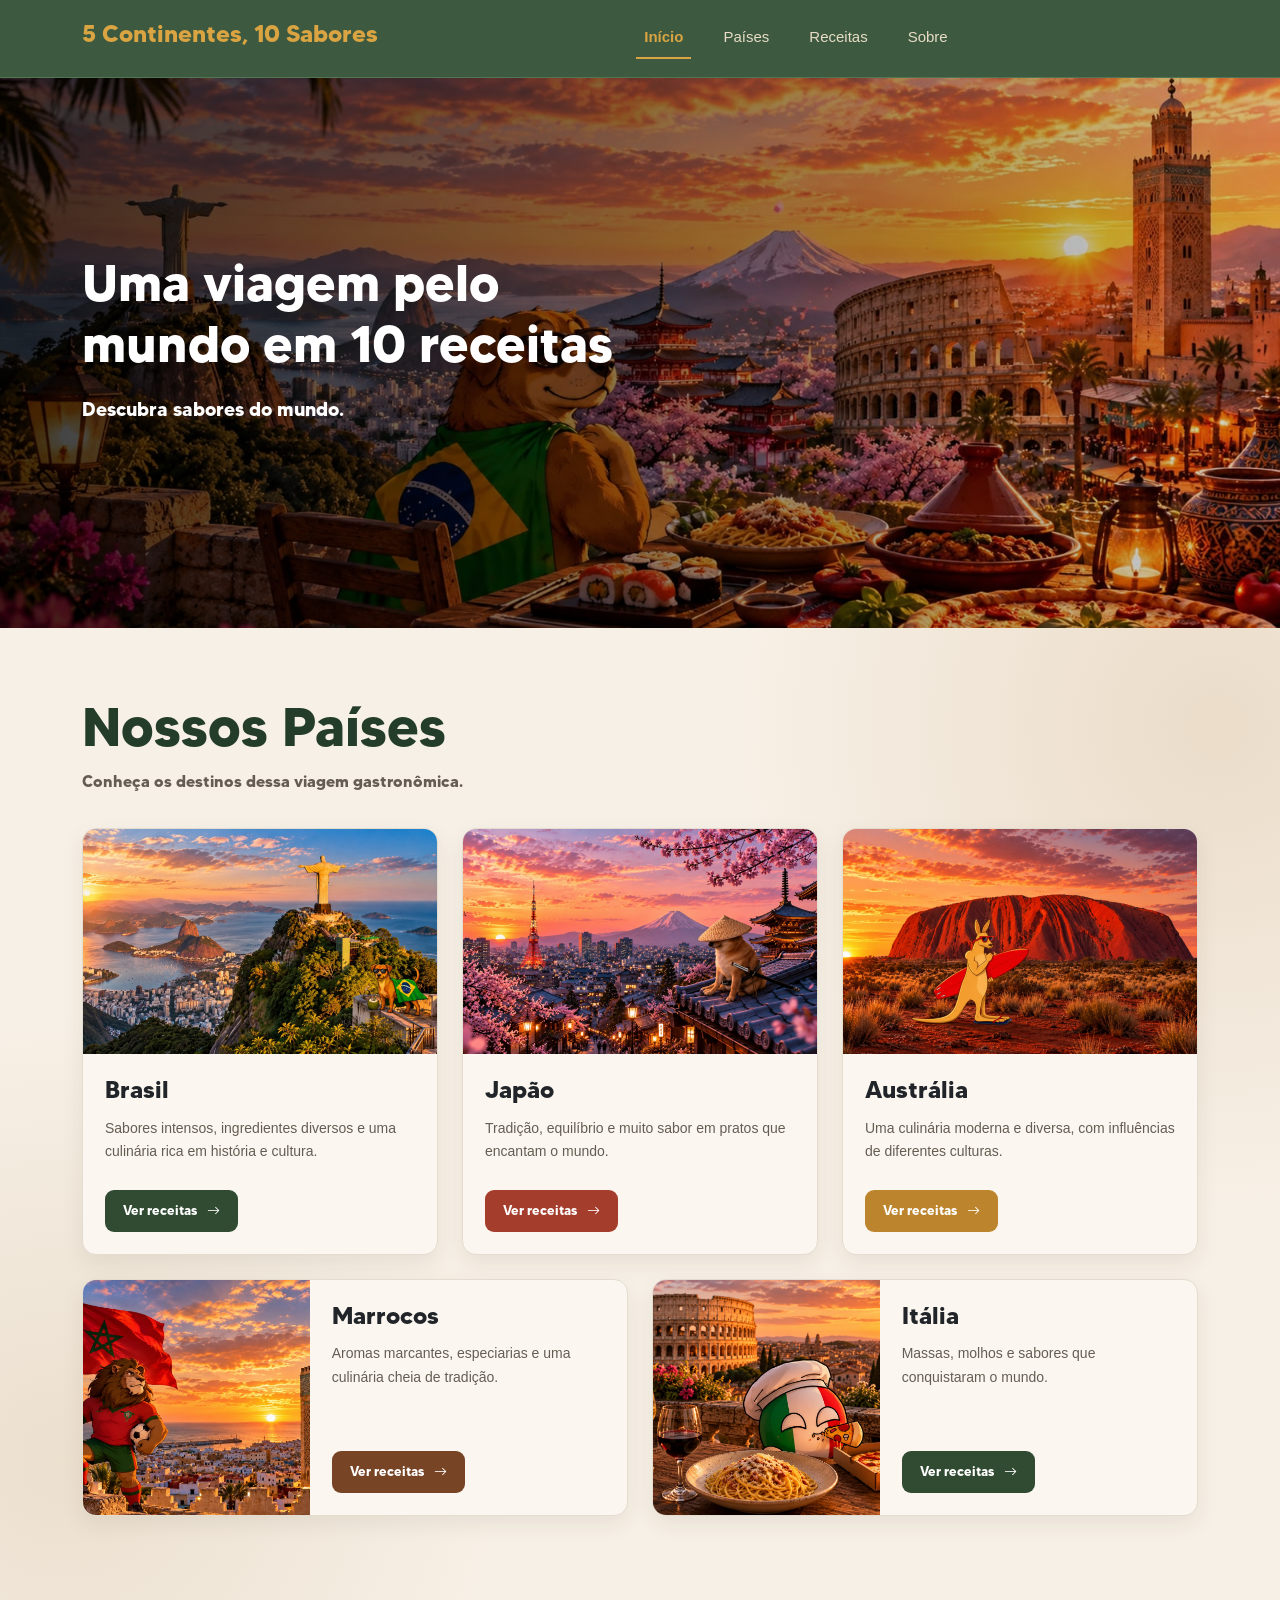
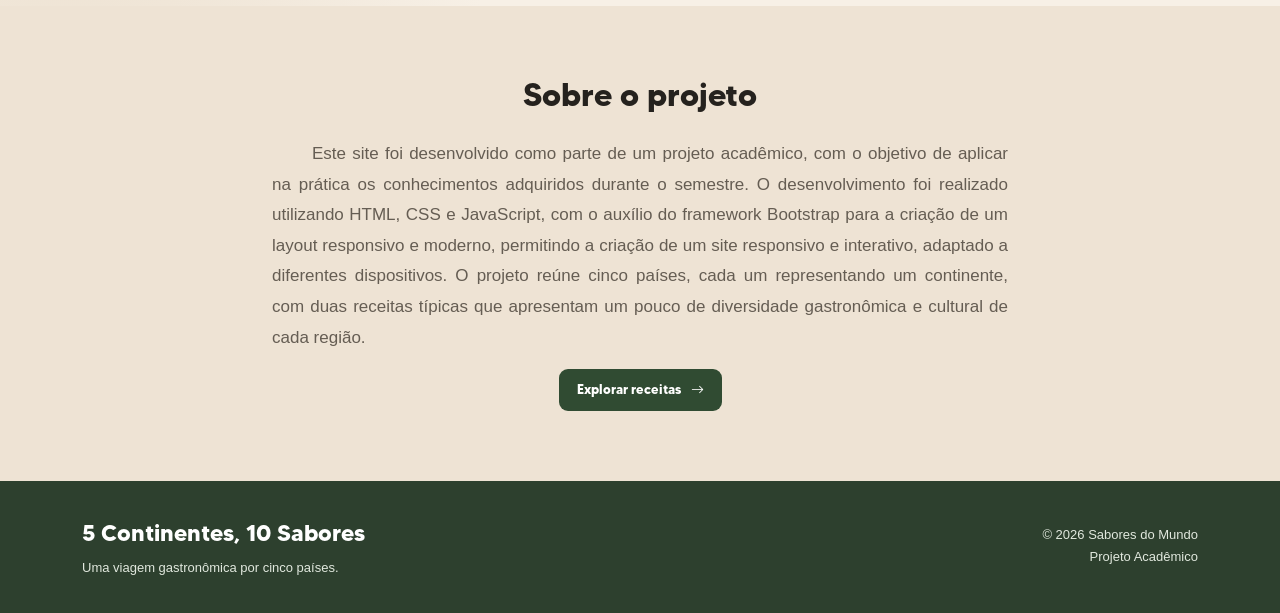
==== commit 4dd443c7: "Atualização final do projeto" ====
--- a/index.html
+++ b/index.html
@@ -322,9 +322,14 @@
                         <h2>Sobre o projeto</h2>
 
                         <p>
-                            Este site foi desenvolvido como parte de um projeto acadêmico do curso de Ciência da Computação, com o objetivo de aplicar na prática os conhecimentos adquiridos durante o curso. 
-                            O desenvolvimento foi realizado utilizando HTML, CSS e JavaScript, com o auxílio do framework Bootstrap para a criação de um layout responsivo e moderno. Explorando conceitos de estruturação de páginas, estilização, responsividade e interatividade.
-                            O projeto apresenta 5 países, representando os cinco continentes, com duas receitas de cada país, sendo uma salgada e uma doce.
+                            Este site foi desenvolvido como parte de um projeto acadêmico, 
+                            com o objetivo de aplicar na prática os conhecimentos adquiridos durante o semestre. 
+                            O desenvolvimento foi realizado utilizando HTML, CSS e JavaScript, 
+                            com o auxílio do framework Bootstrap para a criação de um layout responsivo e moderno, 
+                            permitindo a criação de um site responsivo e interativo, adaptado a diferentes dispositivos.
+                            O projeto reúne cinco países, cada um representando um continente, com duas receitas típicas  
+                            que apresentam um pouco de diversidade gastronômica e cultural de cada região.
+                            
 
                         </p>
 
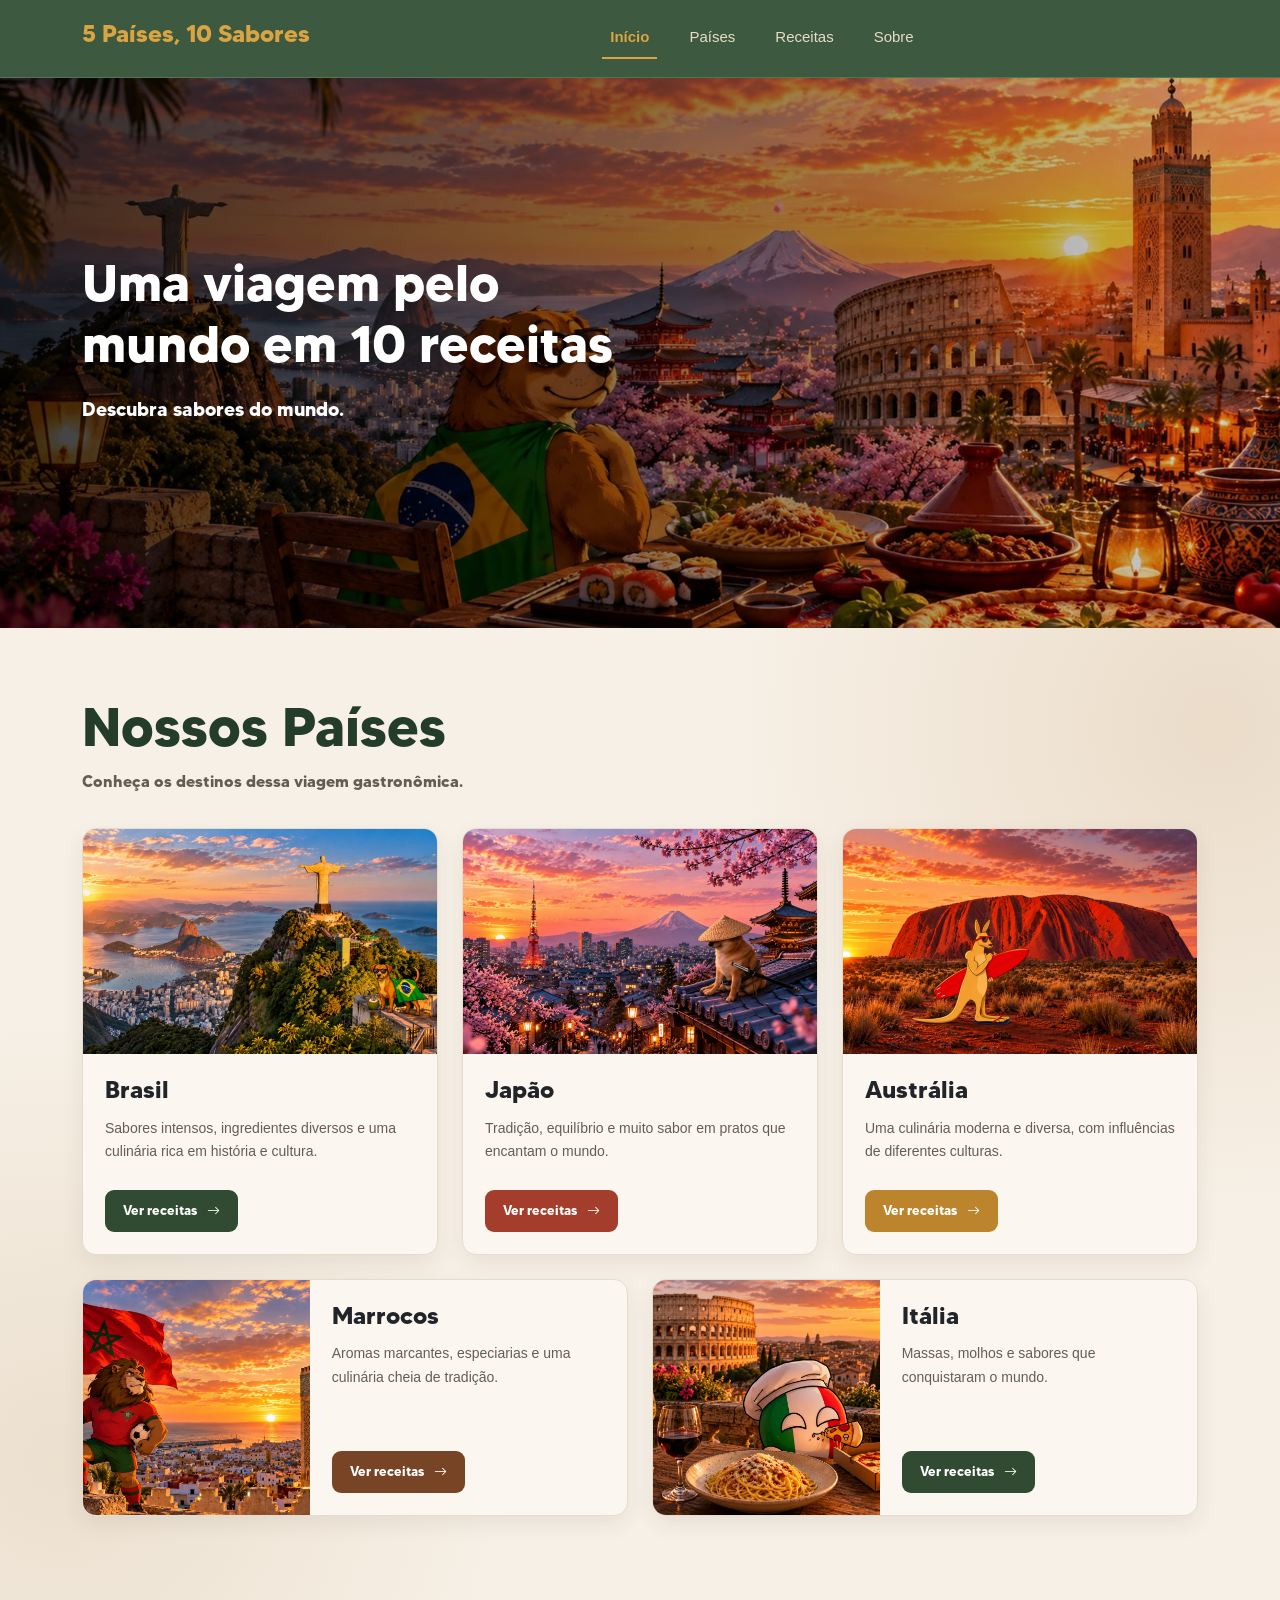
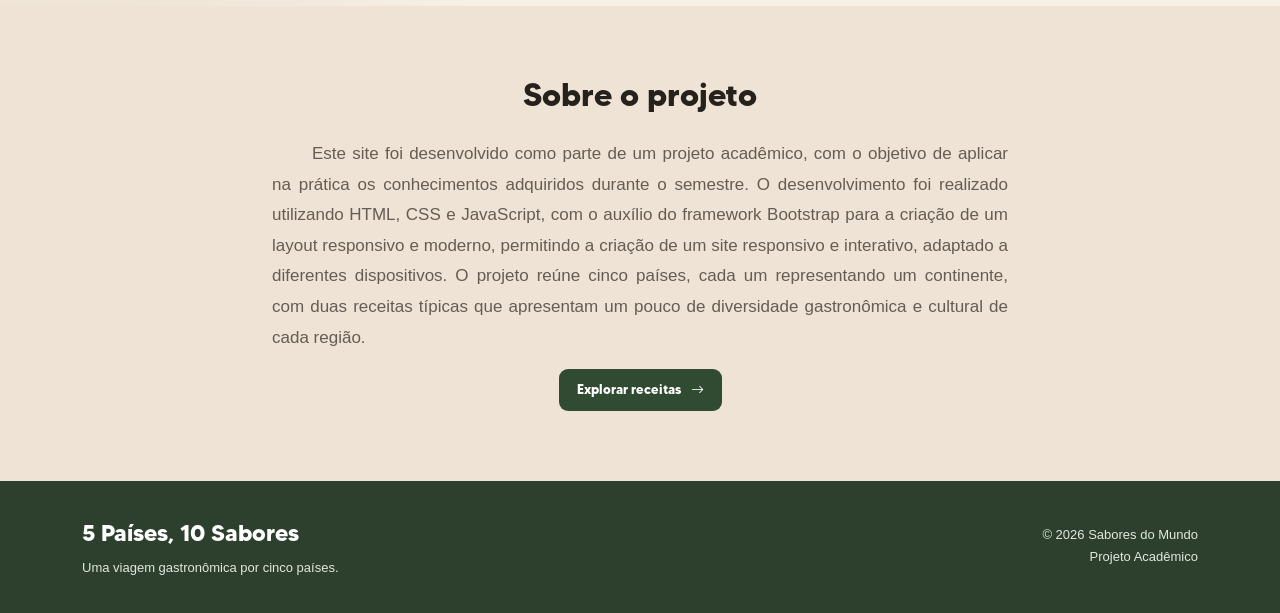
==== commit 4c414827: "Atualizações finais" ====
--- a/index.html
+++ b/index.html
@@ -7,7 +7,7 @@
 
     <meta name="description" content="Conheça os sabores do Brasil, Japão, Austrália, Marrocos e Itália.">
 
-    <title>5 Continentes, 10 Sabores</title>
+    <title>5 Países, 10 Sabores</title>
 
     <!-- Bootstrap 5 -->
     <link href="https://cdn.jsdelivr.net/npm/bootstrap@5.3.3/dist/css/bootstrap.min.css" rel="stylesheet">
@@ -29,7 +29,7 @@
 
                 <!-- LOGO -->
                 <a class="navbar-brand marca" href="index.html">
-                    <h4 class="marca-titulo" style="font-family: 'Tommy';">5 Continentes, 10 Sabores</h4>
+                    <h4 class="marca-titulo" style="font-family: 'Tommy';">5 Países, 10 Sabores</h4>
                 </a>
 
                 <!-- MENU MOBILE -->
@@ -363,7 +363,7 @@
                 <div class="col-md-6 text-center text-md-start">
 
                     <span class="marca-rodape">
-                        5 Continentes, 10 Sabores
+                        5 Países, 10 Sabores
                     </span>
 
                     <p class="mb-0 mt-2">
